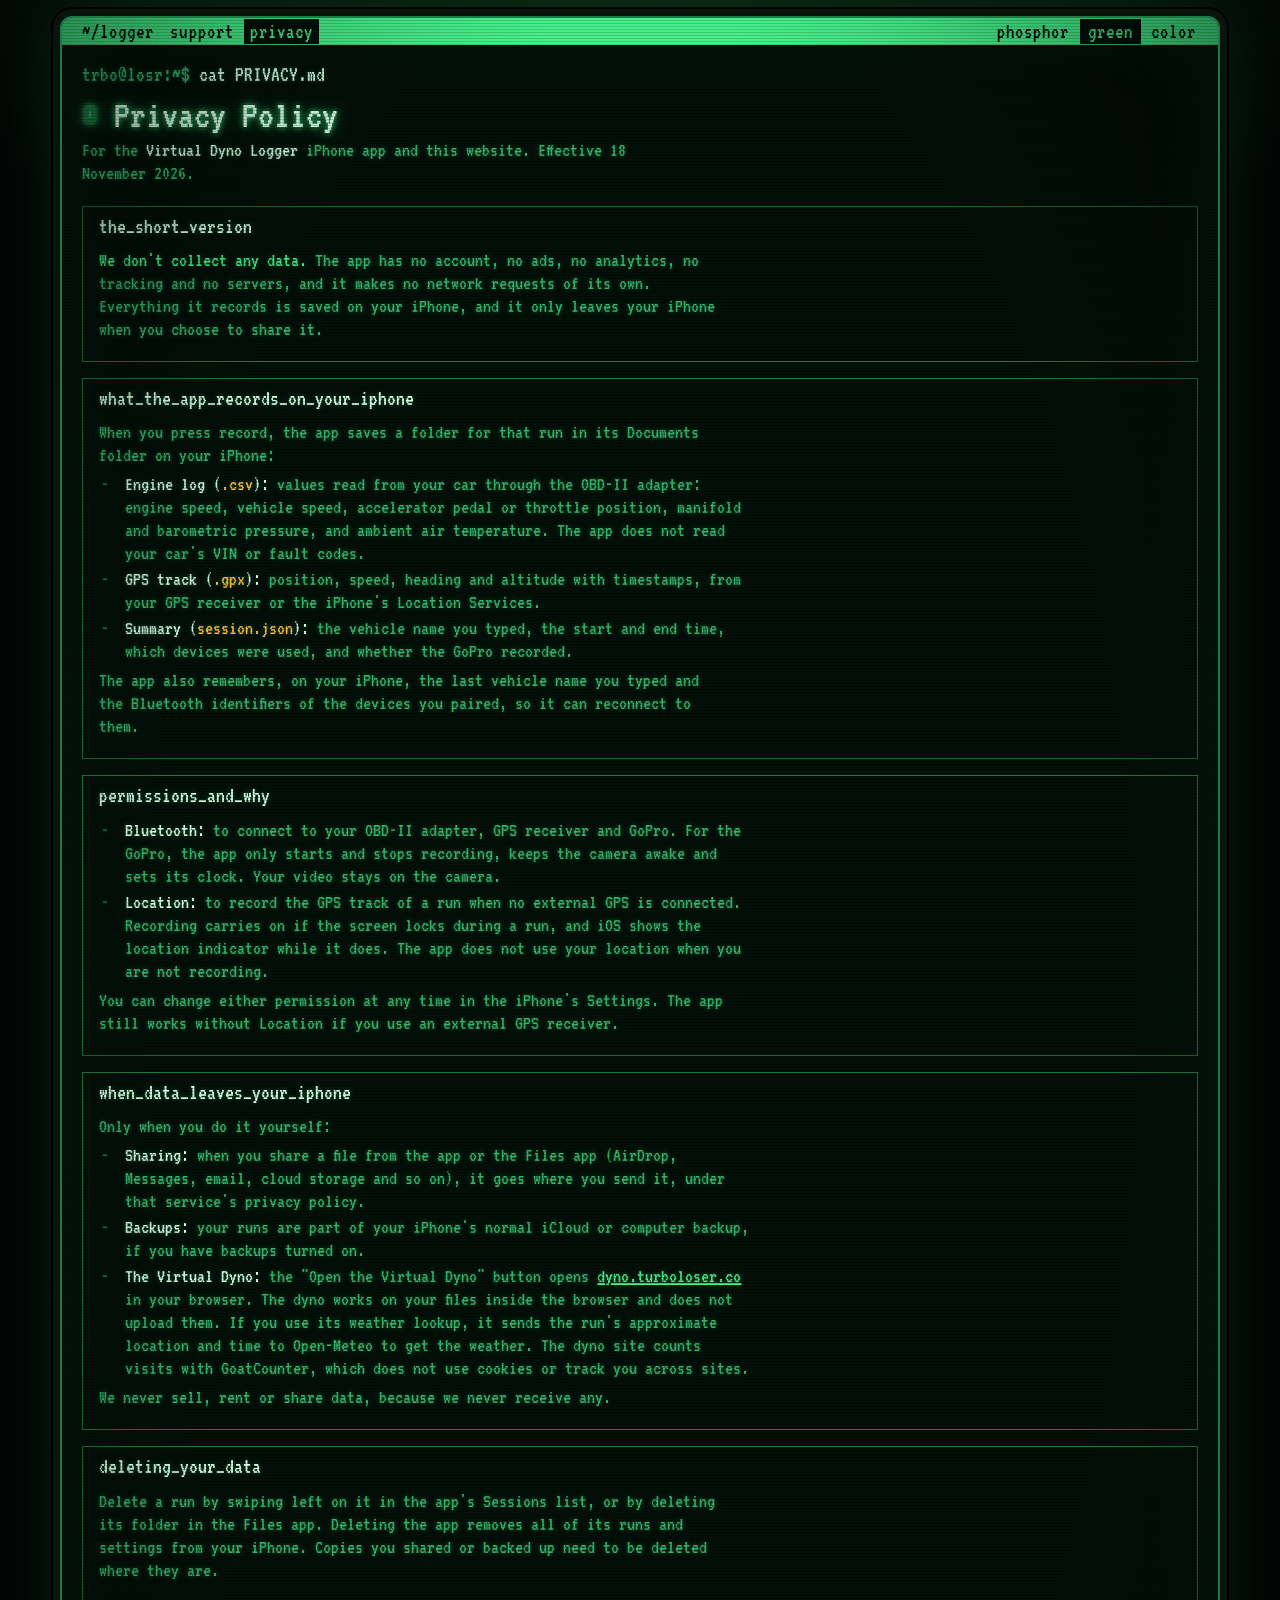
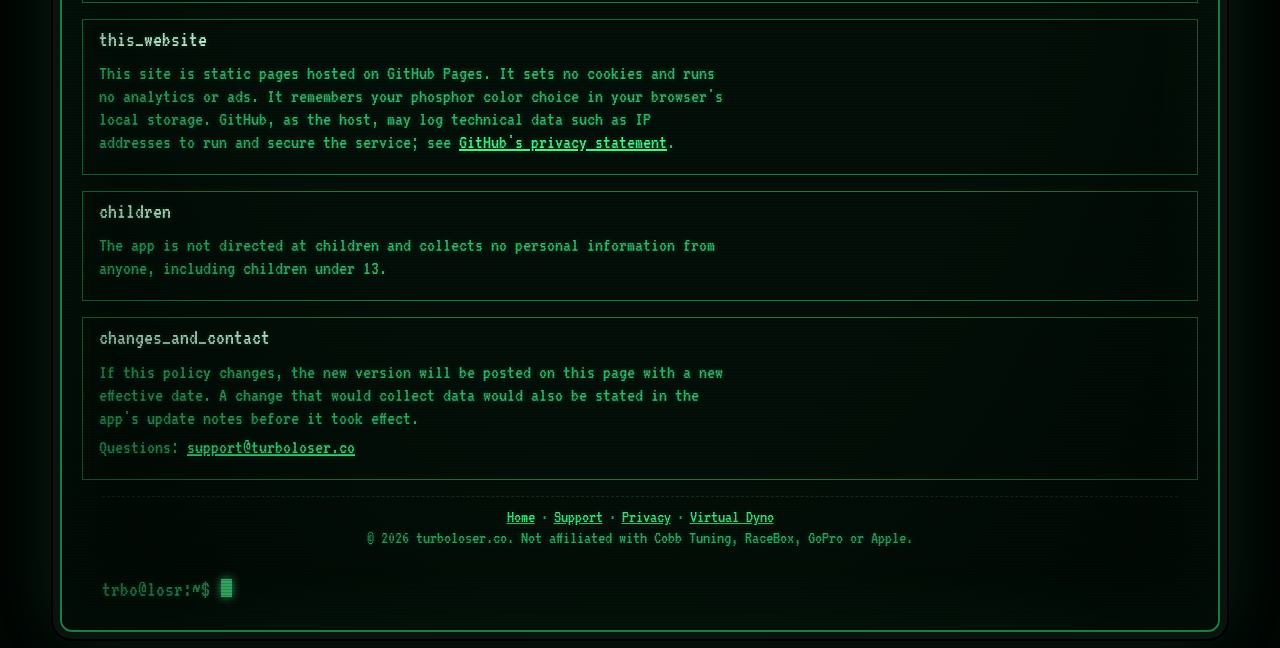
==== privacy/index.html @ 75810729 "Support site for the Virtual Dyno Logger iOS app Landing, support and privacy pages plus a 404, styl" ====
<!doctype html>
<html lang="en"><head><meta charset="utf-8">
<meta name="viewport" content="width=device-width, initial-scale=1, viewport-fit=cover">
<meta name="color-scheme" content="dark">
<script>try{let p;try{p=localStorage.getItem("vdl-phosphor")}catch{}document.documentElement.dataset.phosphor=["green","color"].includes(p)?p:"green"}catch{}
try{let s;try{s=sessionStorage.getItem("vdl-boot");sessionStorage.setItem("vdl-boot","1")}catch{}if(!matchMedia("(prefers-reduced-motion:reduce)").matches&&!s)document.documentElement.classList.add("bt")}catch{}</script>
<title>Privacy Policy · Virtual Dyno Logger</title>
<meta name="description" content="Virtual Dyno Logger collects no data. Runs are saved on your iPhone and only leave it when you share them.">
<link rel="canonical" href="https://dynologger.turboloser.co/privacy/">
<link rel="icon" href="/icons/icon-192.png" type="image/png">
<link rel="apple-touch-icon" href="/icons/apple-touch-icon.png">
<meta name="theme-color" content="#010503">
<meta property="og:type" content="website">
<meta property="og:site_name" content="Virtual Dyno Logger">
<meta property="og:title" content="Privacy Policy · Virtual Dyno Logger">
<meta property="og:description" content="Virtual Dyno Logger collects no data. Runs are saved on your iPhone and only leave it when you share them.">
<meta property="og:url" content="https://dynologger.turboloser.co/privacy/">
<link rel="preload" href="/fonts/vt323-latin-400-normal.woff2" as="font" type="font/woff2" crossorigin>
<link rel="stylesheet" href="/style.css">
</head>
<body>
<a class="skip" href="#main">Skip to content</a>
<div class="win">
<div class="crt" aria-hidden="true"></div>
<div class="bar"><nav aria-label="Site"><a href="/">~/logger</a><a href="/support/">support</a><a href="/privacy/" aria-current="page">privacy</a></nav><div class="ph" id="phos" role="group" aria-label="Phosphor color"><span class="pl" aria-hidden="true">phosphor</span><button type="button" data-p="green" aria-pressed="true">green</button><button type="button" data-p="color" aria-pressed="false">color</button></div></div>
<div class="app">
<header class="hgrp">
 <div class="boot" aria-hidden="true">trbo@losr:~$ <span class="type" style="--w:15ch;--n:15">cat PRIVACY.md</span></div>
 <h1 class="page">Privacy Policy</h1>
 <p class="intro">For the <b>Virtual Dyno Logger</b> iPhone app and this website. Effective 18 November 2026.</p>
</header>
<main id="main">
<section aria-labelledby="short">
 <h2 id="short">the_short_version</h2>
 <p><span class="ok">We don't collect any data.</span> The app has no account, no ads, no analytics, no tracking and no servers, and it makes no network requests of its own. Everything it records is saved on your iPhone, and it only leaves your iPhone when you choose to share it.</p>
</section>
<section aria-labelledby="records">
 <h2 id="records">what_the_app_records_on_your_iphone</h2>
 <p>When you press record, the app saves a folder for that run in its Documents folder on your iPhone:</p>
 <ul>
  <li><strong>Engine log (<code>.csv</code>):</strong> values read from your car through the OBD-II adapter: engine speed, vehicle speed, accelerator pedal or throttle position, manifold and barometric pressure, and ambient air temperature. The app does not read your car's VIN or fault codes.</li>
  <li><strong>GPS track (<code>.gpx</code>):</strong> position, speed, heading and altitude with timestamps, from your GPS receiver or the iPhone's Location Services.</li>
  <li><strong>Summary (<code>session.json</code>):</strong> the vehicle name you typed, the start and end time, which devices were used, and whether the GoPro recorded.</li>
 </ul>
 <p>The app also remembers, on your iPhone, the last vehicle name you typed and the Bluetooth identifiers of the devices you paired, so it can reconnect to them.</p>
</section>
<section aria-labelledby="perm">
 <h2 id="perm">permissions_and_why</h2>
 <ul>
  <li><strong>Bluetooth:</strong> to connect to your OBD-II adapter, GPS receiver and GoPro. For the GoPro, the app only starts and stops recording, keeps the camera awake and sets its clock. Your video stays on the camera.</li>
  <li><strong>Location:</strong> to record the GPS track of a run when no external GPS is connected. Recording carries on if the screen locks during a run, and iOS shows the location indicator while it does. The app does not use your location when you are not recording.</li>
 </ul>
 <p>You can change either permission at any time in the iPhone's Settings. The app still works without Location if you use an external GPS receiver.</p>
</section>
<section aria-labelledby="share">
 <h2 id="share">when_data_leaves_your_iphone</h2>
 <p>Only when you do it yourself:</p>
 <ul>
  <li><strong>Sharing:</strong> when you share a file from the app or the Files app (AirDrop, Messages, email, cloud storage and so on), it goes where you send it, under that service's privacy policy.</li>
  <li><strong>Backups:</strong> your runs are part of your iPhone's normal iCloud or computer backup, if you have backups turned on.</li>
  <li><strong>The Virtual Dyno:</strong> the "Open the Virtual Dyno" button opens <a href="https://dyno.turboloser.co/">dyno.turboloser.co</a> in your browser. The dyno works on your files inside the browser and does not upload them. If you use its weather lookup, it sends the run's approximate location and time to Open-Meteo to get the weather. The dyno site counts visits with GoatCounter, which does not use cookies or track you across sites.</li>
 </ul>
 <p>We never sell, rent or share data, because we never receive any.</p>
</section>
<section aria-labelledby="delete">
 <h2 id="delete">deleting_your_data</h2>
 <p>Delete a run by swiping left on it in the app's Sessions list, or by deleting its folder in the Files app. Deleting the app removes all of its runs and settings from your iPhone. Copies you shared or backed up need to be deleted where they are.</p>
</section>
<section aria-labelledby="site">
 <h2 id="site">this_website</h2>
 <p>This site is static pages hosted on GitHub Pages. It sets no cookies and runs no analytics or ads. It remembers your phosphor color choice in your browser's local storage. GitHub, as the host, may log technical data such as IP addresses to run and secure the service; see <a href="https://docs.github.com/en/site-policy/privacy-policies/github-general-privacy-statement">GitHub's privacy statement</a>.</p>
</section>
<section aria-labelledby="kids">
 <h2 id="kids">children</h2>
 <p>The app is not directed at children and collects no personal information from anyone, including children under 13.</p>
</section>
<section aria-labelledby="changes">
 <h2 id="changes">changes_and_contact</h2>
 <p>If this policy changes, the new version will be posted on this page with a new effective date. A change that would collect data would also be stated in the app's update notes before it took effect.</p>
 <p>Questions: <a href="mailto:support@turboloser.co?subject=Virtual%20Dyno%20Logger%20privacy">support@turboloser.co</a></p>
</section>
</main>
<footer class="foot"><a href="/">Home</a>·<a href="/support/">Support</a>·<a href="/privacy/">Privacy</a>·<a href="https://dyno.turboloser.co/">Virtual Dyno</a><br>© 2026 turboloser.co. Not affiliated with Cobb Tuning, RaceBox, GoPro or Apple.</footer>
<div class="ps1" aria-hidden="true">trbo@losr:~$ <i></i></div>
</div>
<script src="/site.js"></script>
</body></html>
---- style.css ----
/* Virtual Dyno Logger site. Tokens, window, bar, banner and footer are copied from the Virtual Dyno
   (syntaxless/virtual-dyno index.html) so the two sites look like one family. Green is the default phosphor. */
@font-face{font-family:"VT323";font-style:normal;font-weight:400;font-display:block;src:url(/fonts/vt323-latin-400-normal.woff2) format("woff2")}
:root{--desk:#010503;--bg:#030f08;--screen:#020b06;--fg:#46f08a;--hi:#d6ffe6;--mut:#37b46c;--dim:#1c7a45;--faint:#0e3d22;--s1:#46f08a;--s2:#ffb938;--s3:#59e4ff;--s4:#ff7ad9;--err:#ff6b5e;--ink:#02100a;--rgb:70,240,138;--halo:#08240f;--bezel:#08140d;--mono:"VT323",ui-monospace,"SF Mono","Cascadia Mono",Menlo,Consolas,"DejaVu Sans Mono","Liberation Mono",monospace;color-scheme:dark}
:root[data-phosphor="color"]{--desk:#001a21;--bg:#002b36;--screen:#00212b;--fg:#268bd2;--hi:#eee8d5;--mut:#93a1a1;--dim:#839496;--faint:#586e75;--s1:#268bd2;--s2:#b58900;--s3:#2aa198;--s4:#e55fa6;--err:#ef5f5c;--ink:#002b36;--rgb:38,139,210;--halo:#073642;--bezel:#073642}
*{box-sizing:border-box}
html{background:var(--desk)}
body{margin:0;min-height:100vh;padding:max(16px,env(safe-area-inset-top)) 16px max(16px,env(safe-area-inset-bottom));background-color:var(--desk);background-image:radial-gradient(1100px 620px at 50% -80px,var(--halo),transparent 70%);color:var(--fg);font:22px/1.2 var(--mono);text-shadow:0 0 5px rgba(var(--rgb),.32)}
::selection{background:var(--fg);color:var(--ink);text-shadow:none}
.vh{position:absolute;width:1px;height:1px;margin:-1px;padding:0;overflow:hidden;clip:rect(0 0 0 0);border:0}
.skip{position:absolute;left:-999px;top:8px;z-index:20;background:var(--fg);color:var(--ink);padding:2px 8px}
.skip:focus{left:24px}

.win{position:relative;max-width:1160px;margin:0 auto;background:var(--bg);border:2px solid var(--dim);border-radius:12px;overflow:hidden;overflow:clip;box-shadow:0 0 0 7px var(--bezel),0 0 0 9px #000,0 0 70px rgba(var(--rgb),.14),inset 0 0 90px rgba(var(--rgb),.07)}
.crt{position:absolute;inset:0;z-index:9;pointer-events:none;background:repeating-linear-gradient(transparent 0 2px,rgba(0,0,0,.17) 2px 3px),radial-gradient(ellipse at 50% 45%,transparent 58%,rgba(0,0,0,.5))}
@media (prefers-contrast:more){.crt{display:none}}
.bar{display:flex;flex-wrap:wrap;align-items:center;justify-content:space-between;gap:0 12px;background:var(--fg);color:var(--ink);padding:1px 14px;font-size:21px;letter-spacing:.05em;text-shadow:none}
.bar nav{display:flex;flex-wrap:wrap;gap:0 4px}
.bar nav a{color:var(--ink);text-decoration:none;padding:0 6px}
.bar nav a:hover{text-decoration:underline}
.bar nav a[aria-current=page]{background:var(--ink);color:var(--fg)}
.bar a:focus-visible,.ph button:focus-visible{outline:1px dashed var(--ink);outline-offset:2px}
.ph{display:flex;align-items:center;gap:2px;margin-left:auto}
.ph .pl{margin-right:8px}
.ph button{font:inherit;letter-spacing:inherit;color:var(--ink);background:none;border:0;padding:0 8px;cursor:pointer;text-shadow:none}
.ph button:hover{text-decoration:underline}
.ph button[aria-pressed="true"]{background:var(--ink);color:var(--fg);text-decoration:none}

.app{display:grid;grid-template-columns:minmax(0,1fr);gap:16px;padding:16px 20px 12px;align-items:start}
.boot{color:var(--mut)}
.type{display:inline-block;box-sizing:content-box;width:var(--w,21ch);overflow:hidden;white-space:nowrap;vertical-align:bottom;color:var(--hi)}
html.bt .type{animation:typing .6s steps(var(--n,21)) .15s backwards}
@keyframes typing{from{width:0}}
@keyframes rv{from{clip-path:inset(0 -50px 100% -50px)}to{clip-path:inset(-50px)}}
html.bt :is(.art,.intro,main>section,.foot,.ps1){animation:rv .2s steps(6) var(--t,.9s) backwards}
html.bt .art{--t:.85s}
html.bt main>section:nth-of-type(2){--t:1.05s}
html.bt main>section:nth-of-type(n+3){--t:1.15s}
html.bt :is(.foot,.ps1){--t:1.25s}

.hgrp{min-width:0;container:hgrp/inline-size}
.ban{container:ban/inline-size}
.art{display:block;margin:10px 0 6px;font:400 28px/.8 var(--mono);color:var(--hi);text-shadow:0 0 6px var(--fg),0 0 22px rgba(var(--rgb),.45);white-space:pre;font-size:min(28px,calc((100vw - 56px)/29));font-size:min(28px,calc(100cqw/29))}
.art.row{display:none;font-size:min(28px,calc(100cqw/44))}
@container hgrp (min-width:520px){.art.row{display:block}.art.stack{display:none}}
html.nofont .ban{display:none}
html.nofont h1.vh{position:static;width:auto;height:auto;margin:10px 0 16px;overflow:visible;clip:auto;font:400 32px/1 var(--mono);color:var(--hi);text-shadow:0 0 6px var(--fg),0 0 22px rgba(var(--rgb),.45)}
h1.page{margin:8px 0 4px;font:400 40px/1 var(--mono);color:var(--hi);text-shadow:0 0 6px var(--fg),0 0 22px rgba(var(--rgb),.45)}
h1.page::before{content:"# ";color:var(--dim)}
.intro{margin:2px 0 4px;color:var(--mut);max-width:70ch}
.intro b{font-weight:400;color:var(--hi)}

main{display:flex;flex-direction:column;gap:16px;min-width:0}
section{border:1px solid var(--dim);padding:6px 16px 14px;min-width:0}
h2{display:inline-block;margin:-20px 0 4px -8px;padding:0 8px;background:var(--bg);font:400 22px/1.2 var(--mono);color:var(--hi)}
h3{margin:14px 0 2px;font:400 22px/1.2 var(--mono);color:var(--hi)}
h3::before{content:"> ";color:var(--fg)}
p,li{color:var(--mut);font-size:20px;line-height:1.15;max-width:78ch}
p{margin:6px 0}
ul,ol{margin:6px 0;padding-left:1.4em}
li{margin:3px 0}
ul{list-style:none;padding-left:1.2em}
ul>li::before{content:"-";display:inline-block;width:1.2em;margin-left:-1.2em;color:var(--dim)}
ol>li::marker{color:var(--dim)}
strong,b{font-weight:400;color:var(--hi)}
a{color:var(--fg)}
a:hover{background:var(--fg);color:var(--ink);text-decoration:none;text-shadow:none}
a:focus-visible{outline:1px dashed var(--hi);outline-offset:3px}
code,pre,kbd{font-family:var(--mono)}
code{color:var(--s2)}
pre{margin:8px 0;padding:8px 12px;border:1px dashed var(--faint);background:var(--screen);color:var(--mut);font-size:19px;line-height:1.1;overflow-x:auto;white-space:pre}
pre .c{color:var(--dim)}pre .a{color:var(--s2)}pre .b{color:var(--s3)}

.grid{display:grid;grid-template-columns:repeat(auto-fit,minmax(min(100%,300px),1fr));gap:16px}
.tbl{width:100%;border-collapse:collapse;font-size:20px;line-height:1.1}
.tbl th,.tbl td{text-align:left;vertical-align:top;padding:5px 12px 5px 0;border-bottom:1px dashed var(--faint)}
.tbl th{font-weight:400;color:var(--hi)}
.tbl td{color:var(--mut)}
.tbl td:first-child{color:var(--fg)}
.wrap{overflow-x:auto}

.get{display:flex;flex-wrap:wrap;align-items:center;gap:10px 20px;margin-top:6px}
.store{display:inline-flex;flex-direction:column;justify-content:center;min-width:220px;padding:6px 16px;border:2px solid var(--fg);color:var(--hi);text-decoration:none;line-height:1;box-shadow:0 0 10px rgba(var(--rgb),.25)}
.store small{font-size:17px;color:var(--mut)}
.store span{font-size:30px}
a.store:hover{background:var(--fg);color:var(--ink)}
a.store:hover small{color:var(--ink)}
.store[aria-disabled=true]{border-style:dashed;border-color:var(--dim);box-shadow:none;cursor:default}
.get p{margin:0;font-size:20px}
.btn{display:inline-block;color:var(--fg);padding:2px 4px;text-decoration:none}
.btn::before{content:"[ "}.btn::after{content:" ]"}

.steps{counter-reset:s;list-style:none;padding:0}
.steps li{counter-increment:s;padding-left:2.4em;text-indent:-2.4em}
.steps li::before{content:counter(s) ". ";display:inline-block;width:2.4em;text-indent:0;color:var(--s2)}
.ok{color:var(--s1)}.warn{color:var(--s2)}
.meta{color:var(--dim);font-size:18px}
details{margin:6px 0;border-bottom:1px dashed var(--faint);padding-bottom:6px}
summary{color:var(--fg);font-size:21px;cursor:pointer;list-style:none}
summary::-webkit-details-marker{display:none}
summary::before{content:"+ ";color:var(--dim)}details[open]>summary::before{content:"- "}
summary:hover,details[open]>summary{color:var(--hi)}
summary:focus-visible{outline:1px dashed var(--hi);outline-offset:3px}
.mail{font-size:26px}

.foot{margin:0 20px;padding:10px 0 8px;border-top:1px dashed var(--faint);color:var(--mut);font-size:18px;text-align:center}
.foot a{margin:0 6px}
.ps1{padding:2px 20px 16px;color:var(--mut)}
.ps1 i{display:inline-block;width:.5em;height:.8em;margin-left:2px;vertical-align:-.05em;background:var(--fg);box-shadow:0 0 8px var(--fg);animation:blink2 1.06s steps(1) infinite}
@keyframes blink2{50%{opacity:0}}
@media (max-width:480px){.ph .pl{display:none}.ph button{padding:0 5px}.bar nav a{padding:0 4px}}
@media (max-width:600px){.tbl th:nth-child(2),.tbl td:nth-child(2){display:none}body{padding-left:10px;padding-right:10px;font-size:20px}.app{padding:12px 12px 8px}section{padding:6px 12px 12px}.foot{margin:0 12px}.ps1{padding:2px 12px 14px}h1.page{font-size:34px}.win{box-shadow:0 0 0 4px var(--bezel),0 0 0 5px #000,0 0 40px rgba(var(--rgb),.14),inset 0 0 70px rgba(var(--rgb),.07)}}
@media (prefers-reduced-motion:reduce){.type,.ps1 i{animation:none}}
@media print{.crt,.ph,.ps1,.skip{display:none}body{background:#fff;color:#000;text-shadow:none}.win{box-shadow:none;border:0}}
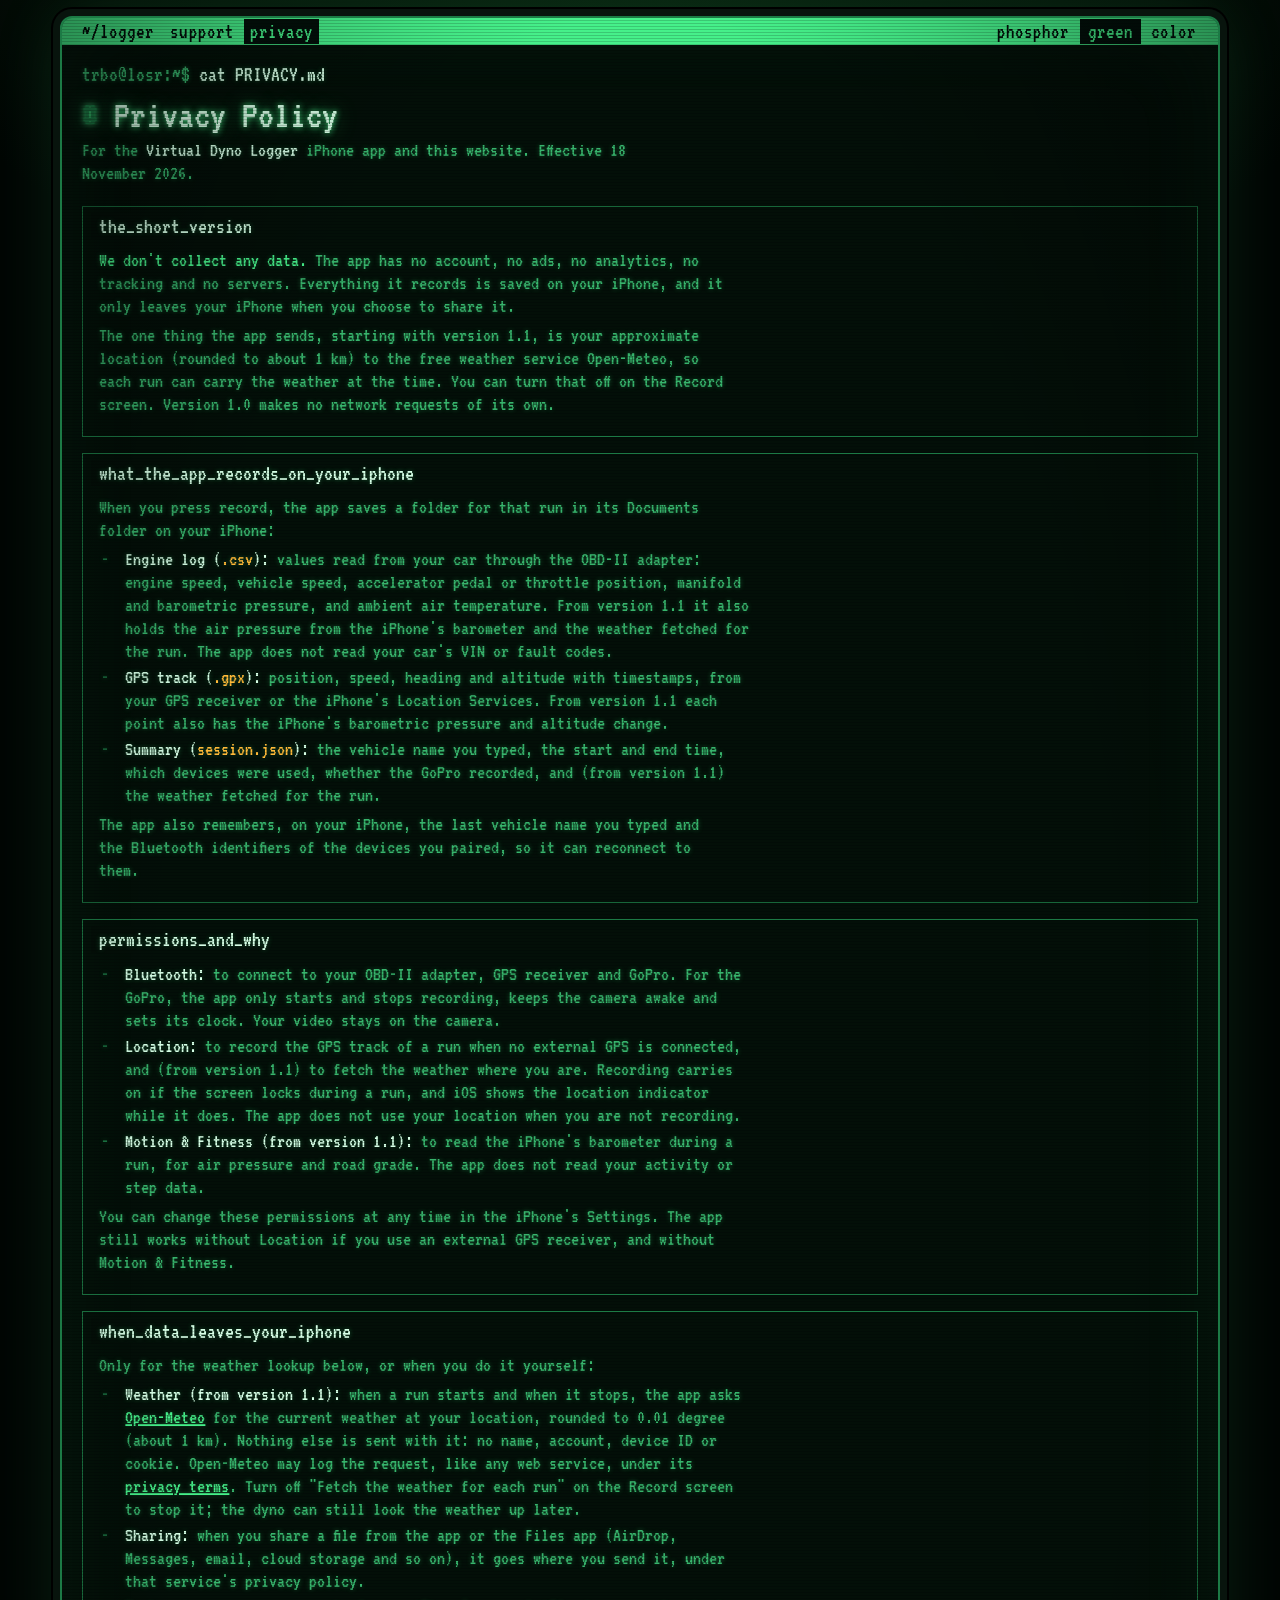
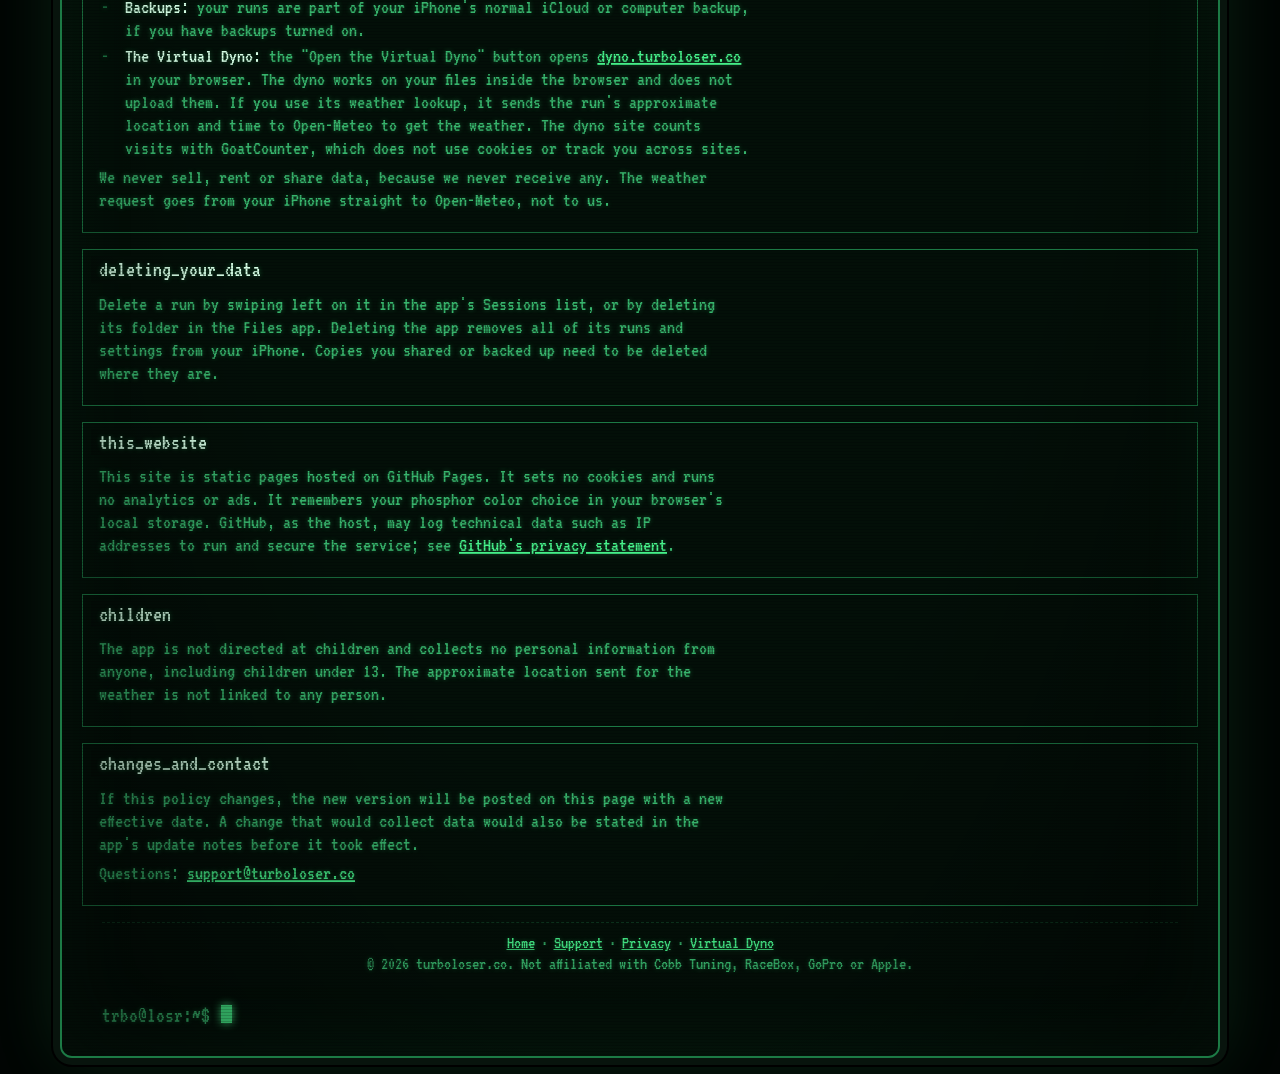
==== commit 2bc227d2: "Privacy policy: the weather lookup and barometer in version 1.1 Co-Authored-By: Claude Opus 5.5 <nor" ====
--- a/privacy/index.html
+++ b/privacy/index.html
@@ -32,15 +32,16 @@
 <main id="main">
 <section aria-labelledby="short">
  <h2 id="short">the_short_version</h2>
- <p><span class="ok">We don't collect any data.</span> The app has no account, no ads, no analytics, no tracking and no servers, and it makes no network requests of its own. Everything it records is saved on your iPhone, and it only leaves your iPhone when you choose to share it.</p>
+ <p><span class="ok">We don't collect any data.</span> The app has no account, no ads, no analytics, no tracking and no servers. Everything it records is saved on your iPhone, and it only leaves your iPhone when you choose to share it.</p>
+ <p>The one thing the app sends, starting with version 1.1, is your approximate location (rounded to about 1 km) to the free weather service Open-Meteo, so each run can carry the weather at the time. You can turn that off on the Record screen. Version 1.0 makes no network requests of its own.</p>
 </section>
 <section aria-labelledby="records">
  <h2 id="records">what_the_app_records_on_your_iphone</h2>
  <p>When you press record, the app saves a folder for that run in its Documents folder on your iPhone:</p>
  <ul>
-  <li><strong>Engine log (<code>.csv</code>):</strong> values read from your car through the OBD-II adapter: engine speed, vehicle speed, accelerator pedal or throttle position, manifold and barometric pressure, and ambient air temperature. The app does not read your car's VIN or fault codes.</li>
-  <li><strong>GPS track (<code>.gpx</code>):</strong> position, speed, heading and altitude with timestamps, from your GPS receiver or the iPhone's Location Services.</li>
-  <li><strong>Summary (<code>session.json</code>):</strong> the vehicle name you typed, the start and end time, which devices were used, and whether the GoPro recorded.</li>
+  <li><strong>Engine log (<code>.csv</code>):</strong> values read from your car through the OBD-II adapter: engine speed, vehicle speed, accelerator pedal or throttle position, manifold and barometric pressure, and ambient air temperature. From version 1.1 it also holds the air pressure from the iPhone's barometer and the weather fetched for the run. The app does not read your car's VIN or fault codes.</li>
+  <li><strong>GPS track (<code>.gpx</code>):</strong> position, speed, heading and altitude with timestamps, from your GPS receiver or the iPhone's Location Services. From version 1.1 each point also has the iPhone's barometric pressure and altitude change.</li>
+  <li><strong>Summary (<code>session.json</code>):</strong> the vehicle name you typed, the start and end time, which devices were used, whether the GoPro recorded, and (from version 1.1) the weather fetched for the run.</li>
  </ul>
  <p>The app also remembers, on your iPhone, the last vehicle name you typed and the Bluetooth identifiers of the devices you paired, so it can reconnect to them.</p>
 </section>
@@ -48,19 +49,21 @@
  <h2 id="perm">permissions_and_why</h2>
  <ul>
   <li><strong>Bluetooth:</strong> to connect to your OBD-II adapter, GPS receiver and GoPro. For the GoPro, the app only starts and stops recording, keeps the camera awake and sets its clock. Your video stays on the camera.</li>
-  <li><strong>Location:</strong> to record the GPS track of a run when no external GPS is connected. Recording carries on if the screen locks during a run, and iOS shows the location indicator while it does. The app does not use your location when you are not recording.</li>
+  <li><strong>Location:</strong> to record the GPS track of a run when no external GPS is connected, and (from version 1.1) to fetch the weather where you are. Recording carries on if the screen locks during a run, and iOS shows the location indicator while it does. The app does not use your location when you are not recording.</li>
+  <li><strong>Motion &amp; Fitness (from version 1.1):</strong> to read the iPhone's barometer during a run, for air pressure and road grade. The app does not read your activity or step data.</li>
  </ul>
- <p>You can change either permission at any time in the iPhone's Settings. The app still works without Location if you use an external GPS receiver.</p>
+ <p>You can change these permissions at any time in the iPhone's Settings. The app still works without Location if you use an external GPS receiver, and without Motion &amp; Fitness.</p>
 </section>
 <section aria-labelledby="share">
  <h2 id="share">when_data_leaves_your_iphone</h2>
- <p>Only when you do it yourself:</p>
+ <p>Only for the weather lookup below, or when you do it yourself:</p>
  <ul>
+  <li><strong>Weather (from version 1.1):</strong> when a run starts and when it stops, the app asks <a href="https://open-meteo.com/">Open-Meteo</a> for the current weather at your location, rounded to 0.01 degree (about 1 km). Nothing else is sent with it: no name, account, device ID or cookie. Open-Meteo may log the request, like any web service, under its <a href="https://open-meteo.com/en/terms#privacy">privacy terms</a>. Turn off "Fetch the weather for each run" on the Record screen to stop it; the dyno can still look the weather up later.</li>
   <li><strong>Sharing:</strong> when you share a file from the app or the Files app (AirDrop, Messages, email, cloud storage and so on), it goes where you send it, under that service's privacy policy.</li>
   <li><strong>Backups:</strong> your runs are part of your iPhone's normal iCloud or computer backup, if you have backups turned on.</li>
   <li><strong>The Virtual Dyno:</strong> the "Open the Virtual Dyno" button opens <a href="https://dyno.turboloser.co/">dyno.turboloser.co</a> in your browser. The dyno works on your files inside the browser and does not upload them. If you use its weather lookup, it sends the run's approximate location and time to Open-Meteo to get the weather. The dyno site counts visits with GoatCounter, which does not use cookies or track you across sites.</li>
  </ul>
- <p>We never sell, rent or share data, because we never receive any.</p>
+ <p>We never sell, rent or share data, because we never receive any. The weather request goes from your iPhone straight to Open-Meteo, not to us.</p>
 </section>
 <section aria-labelledby="delete">
  <h2 id="delete">deleting_your_data</h2>
@@ -72,7 +75,7 @@
 </section>
 <section aria-labelledby="kids">
  <h2 id="kids">children</h2>
- <p>The app is not directed at children and collects no personal information from anyone, including children under 13.</p>
+ <p>The app is not directed at children and collects no personal information from anyone, including children under 13. The approximate location sent for the weather is not linked to any person.</p>
 </section>
 <section aria-labelledby="changes">
  <h2 id="changes">changes_and_contact</h2>
